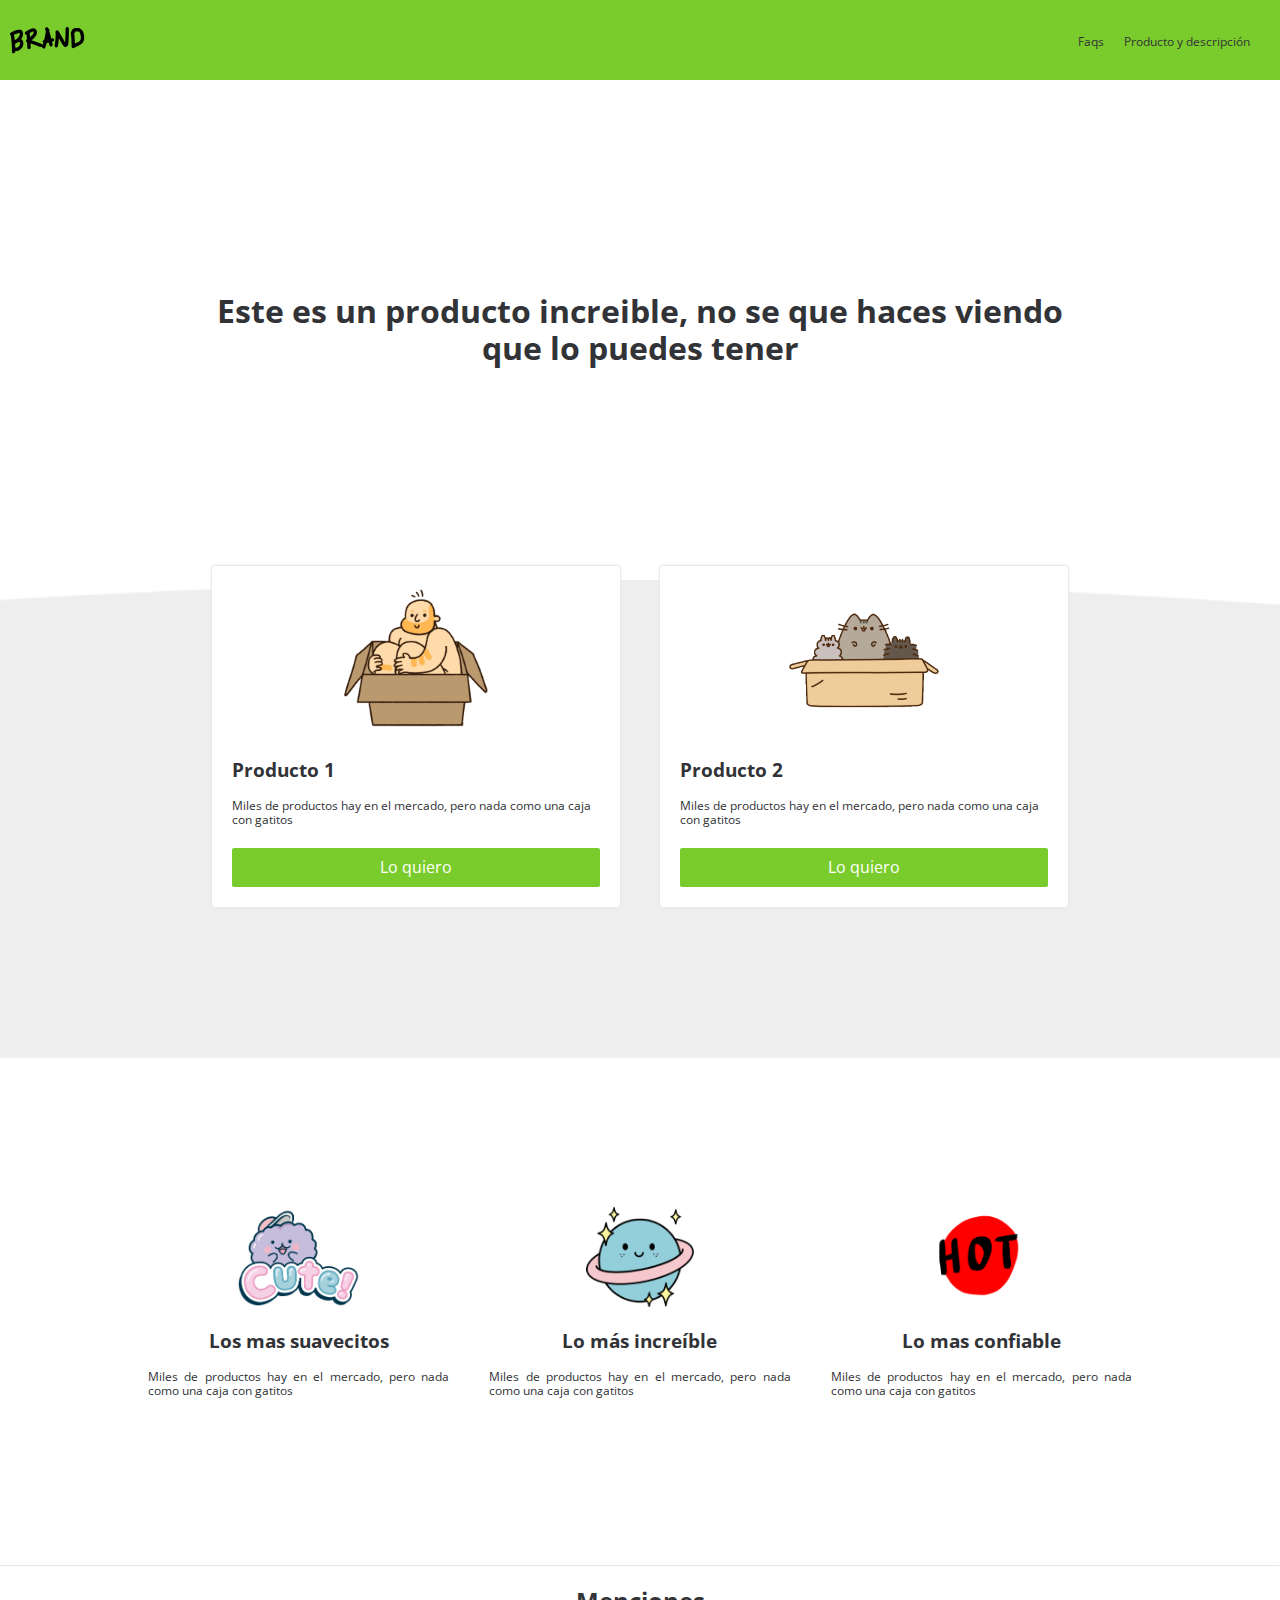
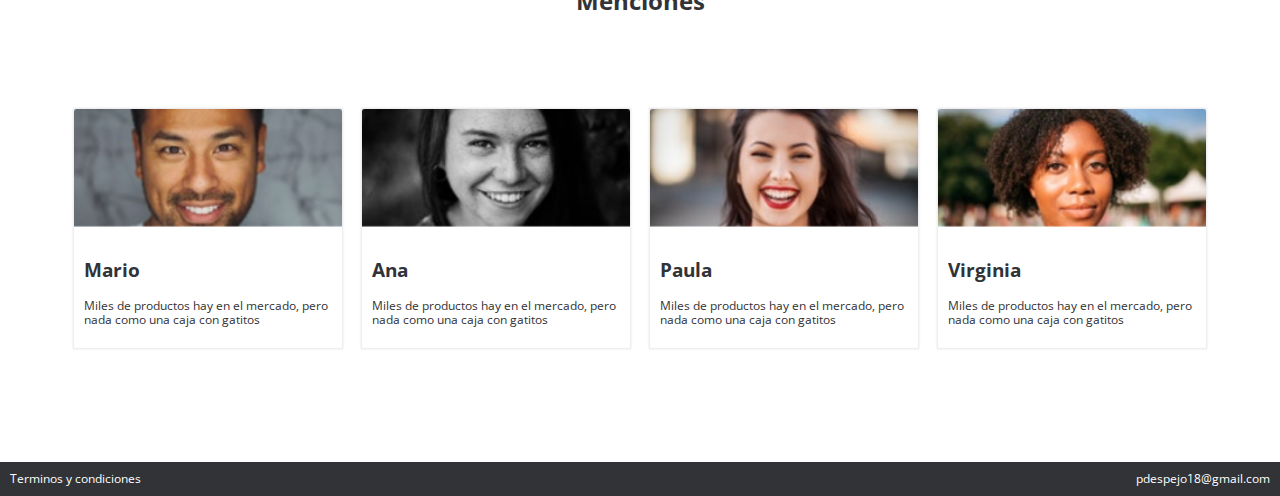
==== index.html @ 727248f3 "proyecto completo" ====
<!DOCTYPE html>
<html lang="en">
  <head>
    <meta charset="utf-8">
    <meta name="description" content="Este es un sitio de producto genial">
    <link rel="stylesheet" href="css/grid.css">
    <link rel="stylesheet" href="css/normalize.css">
    <link rel="stylesheet" href="css/estilos.css">
    <link rel="stylesheet" href="css/mobile.css">
    <link rel="stylesheet" href="css/animations.css">
    <title>BRAND📦</title>

  </head> <!-- Cierra head -->
  <body>
    <nav class="fadeInDown">
      <img src="images/logo.png" alt="">
      <ul>
        <li>
          <a href="#">Faqs</a></li>
        <li>
          <a href="producto.html">Producto y descripción</a></li>
      </ul>
    </nav>
    <h1 class="main_section fadeIn">
      Este es un producto increible, no se que haces viendo que lo puedes tener
    </h1>
    <!-- Inicio productos -->
    <div class="products fadeInUp">
      <div class="product">
        <div class="content">
          <div class="image-product">
            <img src="images/box1.png" alt="">
          </div>
          <h3>Producto 1</h3>
          <p>Miles de productos hay en el mercado, pero nada como una caja con gatitos</p>
            <a href="venta.html">
              <button class="main_btn">Lo quiero</button>
            </a>
        </div>
      </div>
      <div class="product">
        <div class="content">
          <div class="image-product">
            <img src="images/box2.png" alt="">
          </div>
          <h3>Producto 2</h3>
          <p>Miles de productos hay en el mercado, pero nada como una caja con gatitos</p>
          <a href="venta.html">
            <button class="main_btn">Lo quiero</button>
          </a>
        </div>
      </div>
    </div>
    <!-- Fin productos -->
    <!-- Inicia beneficios -->
    <div class="beneficios">
      <div class="beneficio">
        <div class="content_beneficio">
          <img src="images/b1.png" alt="">
          <h3>Los mas suavecitos</h3>
          <p class="text_beneficio">
            Miles de productos hay en el mercado, pero nada como una caja con gatitos
          </p>
        </div>
      </div>
      <div class="beneficio">
        <div class="content_beneficio">
          <img src="images/b2.png" alt="">
          <h3>Lo más increíble</h3>
          <p class="text_beneficio">
            Miles de productos hay en el mercado, pero nada como una caja con gatitos
          </p>
        </div>
      </div>
      <div class="beneficio">
        <div class="content_beneficio">
          <img src="images/b3.png" alt="">
          <h3>Lo mas confiable</h3>
          <p class="text_beneficio">
            Miles de productos hay en el mercado, pero nada como una caja con gatitos
          </p>
        </div>
      </div>
    </div>
    <!-- Fin beneficios -->
    <hr>
    <!-- Inicia menciones -->
    <h2 class="mention_title">Menciones</h2>
    <div class="mentions">
      <div class="mention">
        <div class="content_mention">
          <img src="images/p1.png" alt="">
          <div class="text">
            <h3>Mario</h3>
            <p>Miles de productos hay en el mercado, pero nada como una caja con gatitos</p>
          </div>
        </div>
      </div>
      <div class="mention">
        <div class="content_mention">
          <img src="images/p2.png" alt="">
          <div class="text">
            <h3>Ana</h3>
            <p>Miles de productos hay en el mercado, pero nada como una caja con gatitos</p>
          </div>
        </div>
      </div>
      <div class="mention">
        <div class="content_mention">
          <img src="images/p3.png" alt="">
          <div class="text">
            <h3>Paula</h3>
            <p>Miles de productos hay en el mercado, pero nada como una caja con gatitos</p>
          </div>
        </div>
      </div>
      <div class="mention">
        <div class="content_mention">
          <img src="images/p4.png" alt="">
          <div class="text">
            <h3>Virginia</h3>
            <p>Miles de productos hay en el mercado, pero nada como una caja con gatitos</p>
          </div>
        </div>
      </div>
    </div>
    <!-- Fin de menciones -->
    <!-- Inicio de footer -->
    <footer>
      <div class="option">Terminos y condiciones</div>
      <div class="option"><a href="mailto:pdespejo18@gmail.com">pdespejo18@gmail.com</a></div>
    </footer>
    <!-- Fin de Footer -->

    <!-- Script -->
    <script src="scripts/script.js"></script>
  </body> <!-- Cierra body -->
</html> <!-- Cierra html -->
---- css/grid.css ----
.container{
    max-width: 900px;
    margin: auto;
}

.row{
    display: flex;
}

.col-1{
    width: 8.3333%;
}

.col-2{
    width: 16.6666%;
}

.col-3{
    width: 24.9999%;
}

.col-4{
    width: 33.3333%;
}

.col-5{
    width: 41.6666%;
}

.col-6{
    width: 49.9999%;
}

.col-7{
    width: 58.3333%;
}

.col-8{
    width: 66.6666%;
}

.col-9{
    width: 74.9999%;
}

.col-10{
    width: 83.3333%;
}

.col-11{
    width: 91.6666%;
}

.col-12{
    width: 100%;
}

[class*="col-"]{
    padding: 10px;
}

[class*="col-"] img{
    width: 100%;
}

.no-desk{
    display: none;
  }

@media (max-width:600px) {
    .container{
      padding: 30px;
    }
    .no-mobile{
      display: none
    }
    .no-desk{
      display: initial;
    }
    .row{
      display: inline;
      padding: 10px;
    }
    [class*="col-"]{
      width: 100%;
      padding: 0px;
    }
  }
---- css/estilos.css ----
@import url('https://fonts.googleapis.com/css?family=Open+Sans:400,700');
/*------ Variables */
:root{
  /*------ Colores */
  --green-color: #7ACC2D;
  --black-color: #313337;
  --white-color: white;
  /*------ Tipografía */
  --normal:12px;
  /*------ Espaciado */
  --space:10px;
  --space-2:20px;
  /*------ Box shadow*/
  --box:0px 0 2px 1px #e6e5e9;
}

/* -------------------------------------------  */
html, body{
  margin:0;
  padding: 0;
  font-family: 'Open Sans', sans-serif;
  color: var(--black-color);
}

p, label{
  font-size: var(--normal);
}

nav{
  display: flex;
  justify-content: space-between;
  align-items: center;
  padding: var(--space);
  min-height: 60px;
  background-color: var(--green-color);
}

nav a{
  text-decoration: none;
  color: var(--black-color);
  font-size: var(--normal);
}

nav a:hover{
  color: var(--white-color);
}

nav ul {
  display: flex;
}

nav ul li{
  padding-right: 20px;
  list-style: none;
}

hr{
  opacity: .2;
}

/* ------------------------------------------- MAIN SECTION */

.main_section{
  text-align: center;
  padding: 15%;
}

/* -------------------------------------------  PRODUCTOS */

.products{
  background-image: url("../images/curve.png");
  padding: 15%;
  background-position: center top;
  background-repeat: no-repeat;
  display: flex;
  height: 95px;
  background-size: cover;

}

.product{
  padding: 20px;
  margin-top: -226px;
}

.image-product{
  text-align: center;
}

.content{
  padding: 20px;
  background: var(--white-color);
  border-radius: 3px;
  box-shadow: 0px 0 2px 1px #e6e5e9;
}

.main_btn{
  padding: var(--space);
  background-color: var(--green-color);
  width: 100%;
  border: 0px;
  border-radius: 2px;
  cursor: pointer;
  color: var(--white-color);
}
.main_btn:hover{
  background-color: #63a426;
}

/* Beneficios */
.beneficios{
  padding: 10%;
  display: flex;
}

.beneficio{
  text-align: center;
  padding: 20px;
}

.beneficio img{
  max-height: 100px
}

.text_beneficio{
  text-align: justify;
}

/* Mentions */
.mentions{
  display: flex;
  padding: 5%;
}
.mention img{
  width: 100%;
}
h2.mention_title{
  text-align: center;
}
.mention{
  padding: var(--space);
}
.content_mention{
  box-shadow: 0px 0 2px 1px #e6e5e9;
}
.mention .text{
  padding: var(--space);
}
/* ------------------------------------------- Venta */

.modulo_pago{
background-color:var(--white-color);
box-shadow: var(--box);
padding:var(--space);
}

.modulo_pago_images{
  max-width: 150px;
  text-align: center;
  width: 100%;
  margin:auto;
}

.data{
  margin-top: var(--space);
  width: 100%;
  height: 30px;
  border-radius: 2px;
  border: 1px solid black;
  box-sizing: border-box;
}

.main_btn{
  margin-top: var(--space);
}

.main_btn a{
  text-decoration: none;
  color: var(--white-color);
}

/* ------------------------------------------- Footer */
footer{
  display: flex;
  justify-content: space-between;
  font-size: var(--normal);
  background-color: var(--black-color);
  padding: var(--space);
  color: var(--white-color);
  margin-top: 3.1%;
}

footer a{
  color: var(--white-color);
  text-decoration: none;
}
---- css/mobile.css ----
@media (max-width: 600px) {

  .products{
    display: inherit;
    height: auto;
  }
  .product{
    margin-top: auto;
  }
  .main_section{
    padding: 4%;
  }
  .beneficios, .mentions{
    display: inherit;
  }


}
---- css/animations.css ----
.fadeIn{
    -webkit-animation-duration: 4s;
    animation-duration: 4s;
    animation-fill-mode: both;
    -webkit-animation-fill-mode: both;
    -webkit-animation-name: fadeIn;
    animation-name: fadeIn;
  }
  
  @keyframes fadeIn {
    from{
      opacity: 0;
    }
    to{
      opacity: 1;
    }
  }
  
  .fadeInDown{
    -webkit-animation-duration: 1s;
    animation-duration: 1s;
    animation-fill-mode: both;
    -webkit-animation-fill-mode: both;
    -webkit-animation-name: fadeInDown;
    animation-name: fadeInDown;
  }
  
  @keyframes fadeInDown {
    from{
      opacity: 0;
      -webkit-transform: translate3d(0,-100%,0);
      transform: translate3d(0,-100%,0);
    }
    to{
      opacity: 1;
      -webkit-transform: translate3d(0,0,0);
      transform: translate3d(0,0,0);
    }
  }
  
  .fadeInUp{
    -webkit-animation-duration: 1s;
    animation-duration: 1s;
    animation-fill-mode: both;
    -webkit-animation-fill-mode: both;
    -webkit-animation-name: fadeInUp;
    animation-name: fadeInUp;
  }
  
  @keyframes fadeInUp {
    from{
      opacity: 0;
      -webkit-transform: translate3d(0,100%,0);
      transform: translate3d(0,100%,0);
    }
    to{
      opacity: 1;
      -webkit-transform: translate3d(0,0,0);
      transform: translate3d(0,0,0);
    }
  }
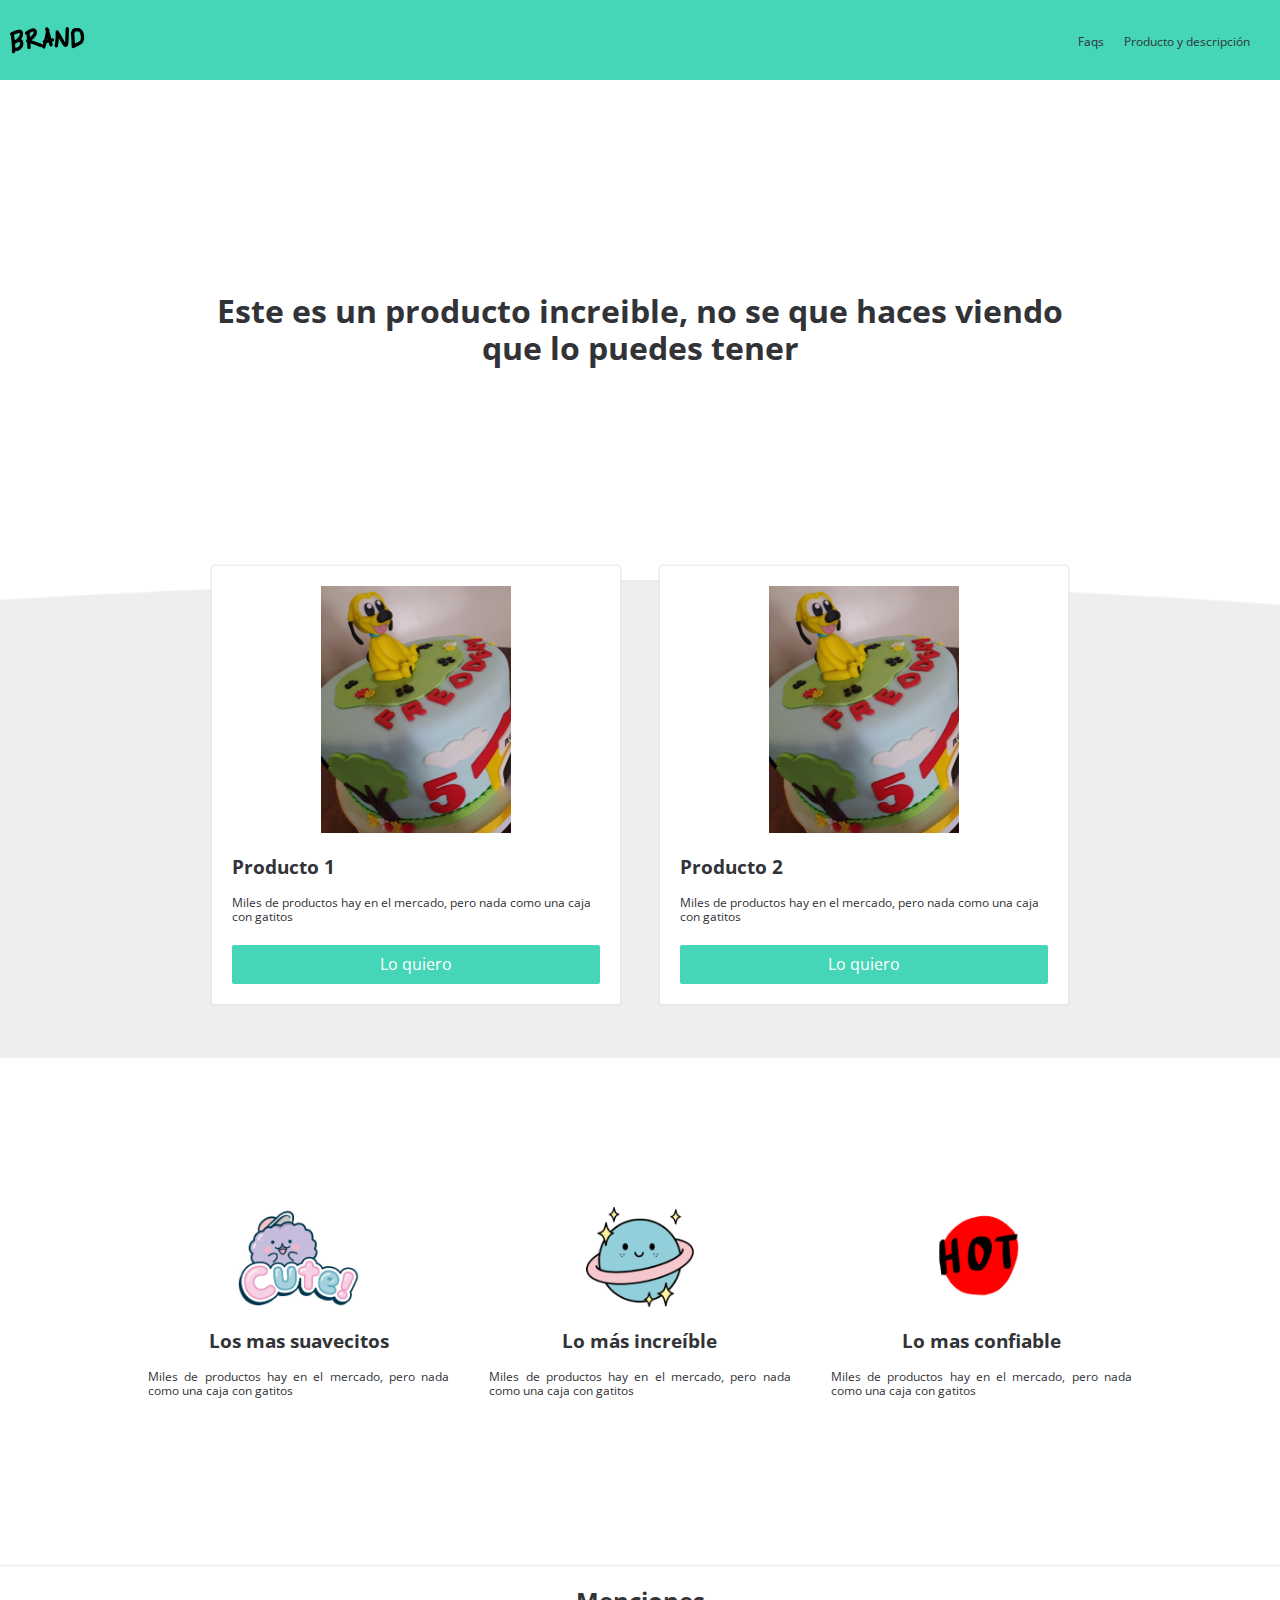
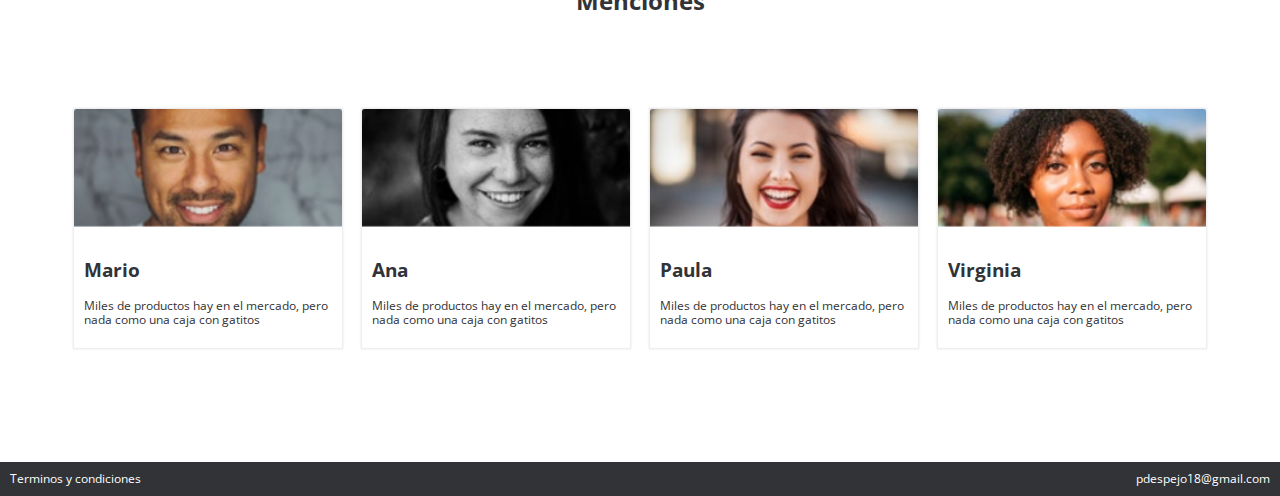
==== commit 97712978: "added cake pictures" ====
--- a/index.html
+++ b/index.html
@@ -8,7 +8,7 @@
     <link rel="stylesheet" href="css/estilos.css">
     <link rel="stylesheet" href="css/mobile.css">
     <link rel="stylesheet" href="css/animations.css">
-    <title>BRAND📦</title>
+    <title>Heaven Cake | Store</title>
 
   </head> <!-- Cierra head -->
   <body>
@@ -29,7 +29,7 @@
       <div class="product">
         <div class="content">
           <div class="image-product">
-            <img src="images/box1.png" alt="">
+            <img class="tortas" src="images/torta.jpg" alt="torta">
           </div>
           <h3>Producto 1</h3>
           <p>Miles de productos hay en el mercado, pero nada como una caja con gatitos</p>
@@ -41,7 +41,7 @@
       <div class="product">
         <div class="content">
           <div class="image-product">
-            <img src="images/box2.png" alt="">
+            <img  class="tortas" src="images/torta.jpg" alt="torta">
           </div>
           <h3>Producto 2</h3>
           <p>Miles de productos hay en el mercado, pero nada como una caja con gatitos</p>
--- a/css/estilos.css
+++ b/css/estilos.css
@@ -2,7 +2,7 @@
 /*------ Variables */
 :root{
   /*------ Colores */
-  --green-color: #7ACC2D;
+  --green-color: #45d6b7;
   --black-color: #313337;
   --white-color: white;
   /*------ Tipografía */
@@ -43,6 +43,7 @@
 
 nav a:hover{
   color: var(--white-color);
+  font-weight: bolder;
 }
 
 nav ul {
@@ -104,7 +105,7 @@
   color: var(--white-color);
 }
 .main_btn:hover{
-  background-color: #63a426;
+  background-color:var(--green-color);
 }
 
 /* Beneficios */
@@ -124,6 +125,11 @@
 
 .text_beneficio{
   text-align: justify;
+}
+
+.tortas{
+  height: 247px;
+  width: 190px;
 }
 
 /* Mentions */
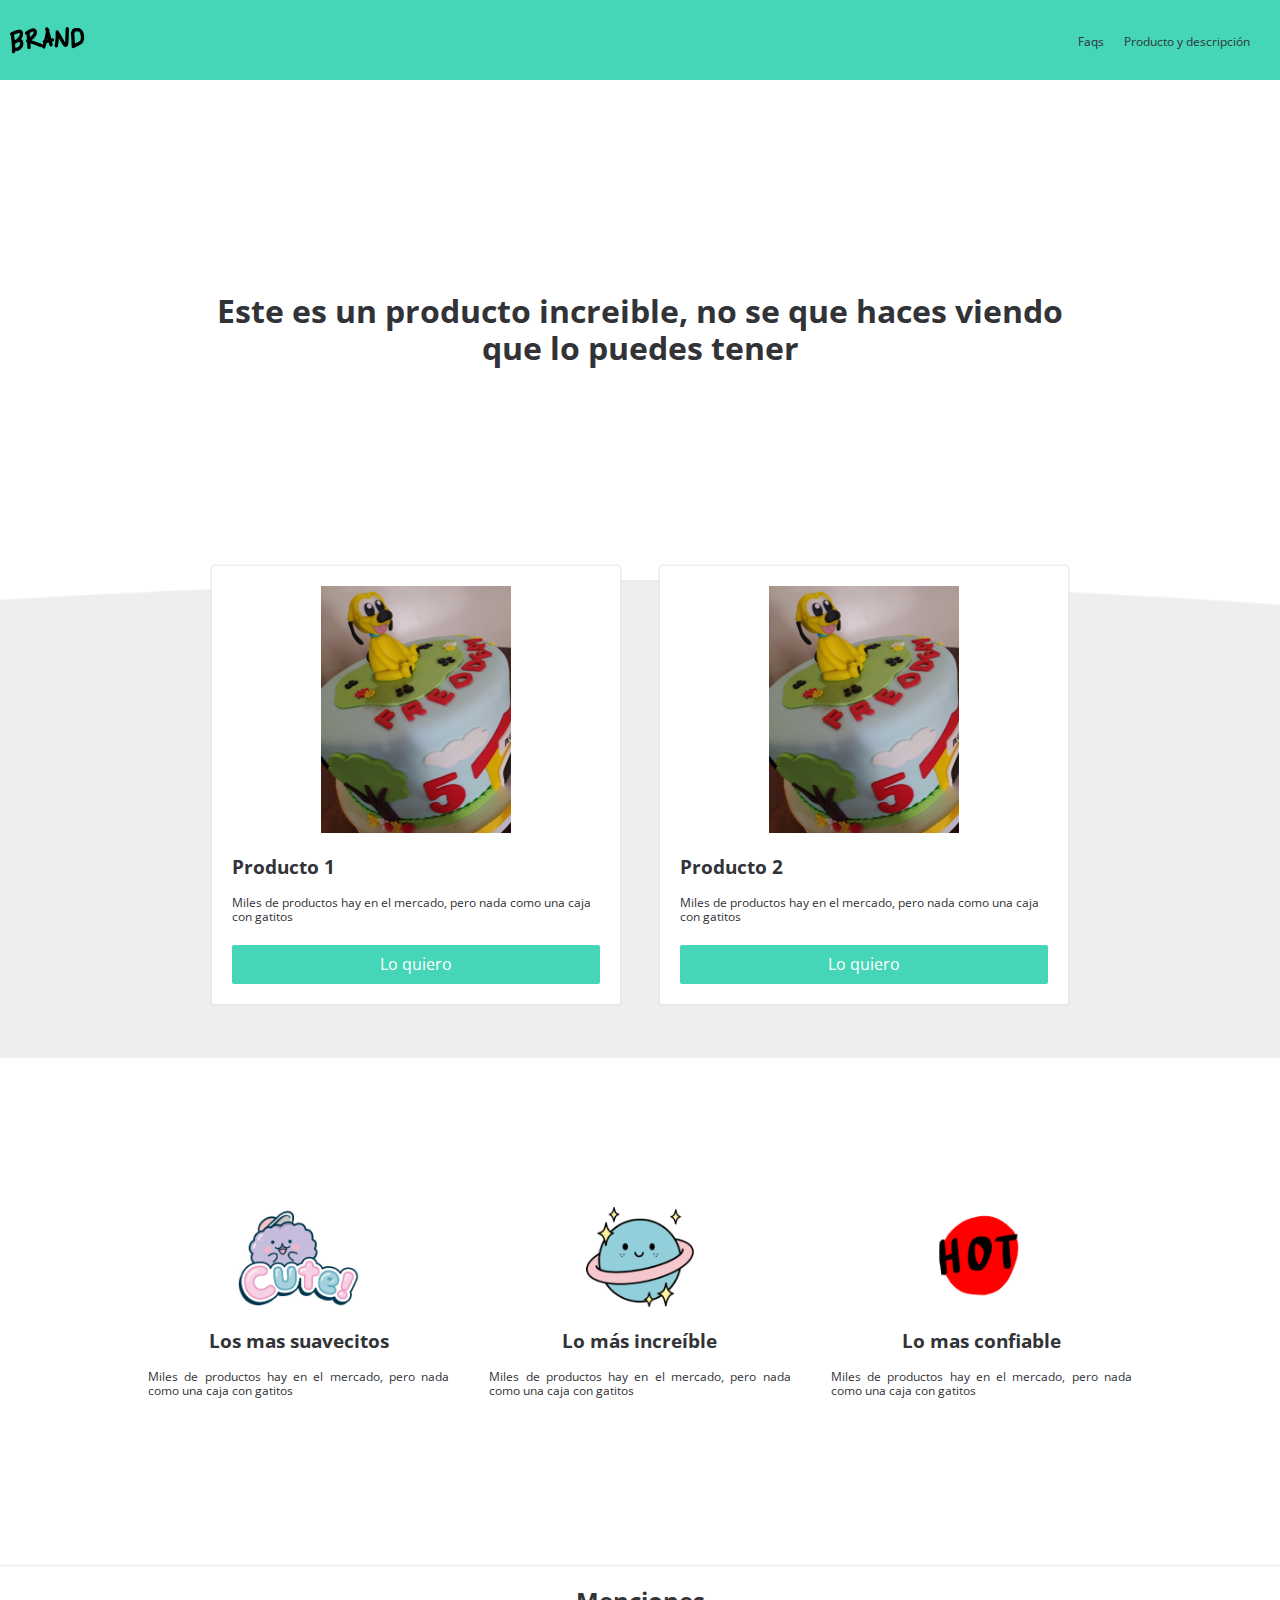
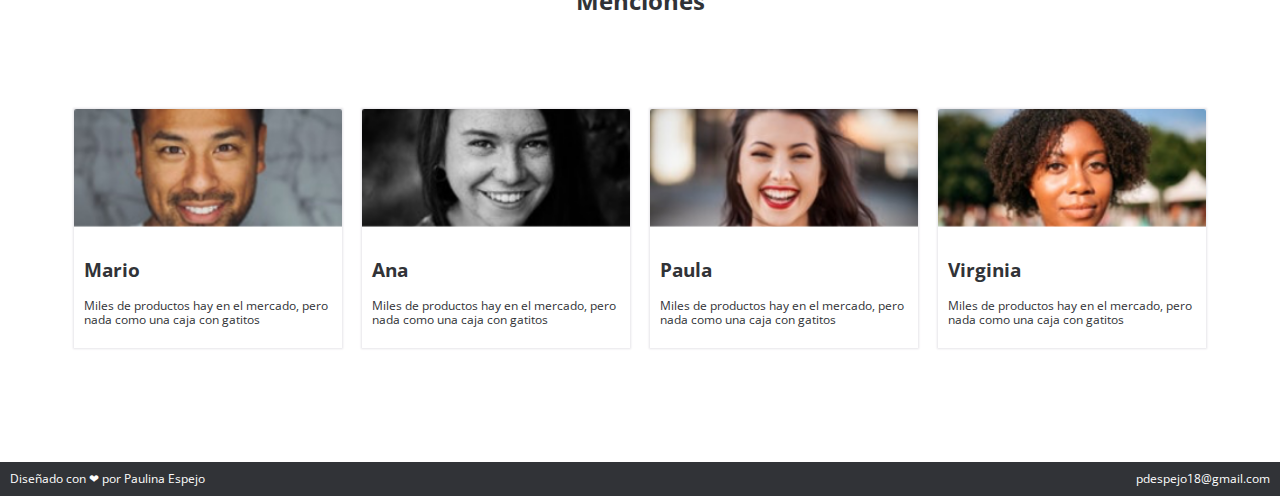
==== commit 4233eadf: "message on the footer added" ====
--- a/index.html
+++ b/index.html
@@ -127,7 +127,7 @@
     <!-- Fin de menciones -->
     <!-- Inicio de footer -->
     <footer>
-      <div class="option">Terminos y condiciones</div>
+      <div class="option">Diseñado con ❤ por Paulina Espejo</div>
       <div class="option"><a href="mailto:pdespejo18@gmail.com">pdespejo18@gmail.com</a></div>
     </footer>
     <!-- Fin de Footer -->
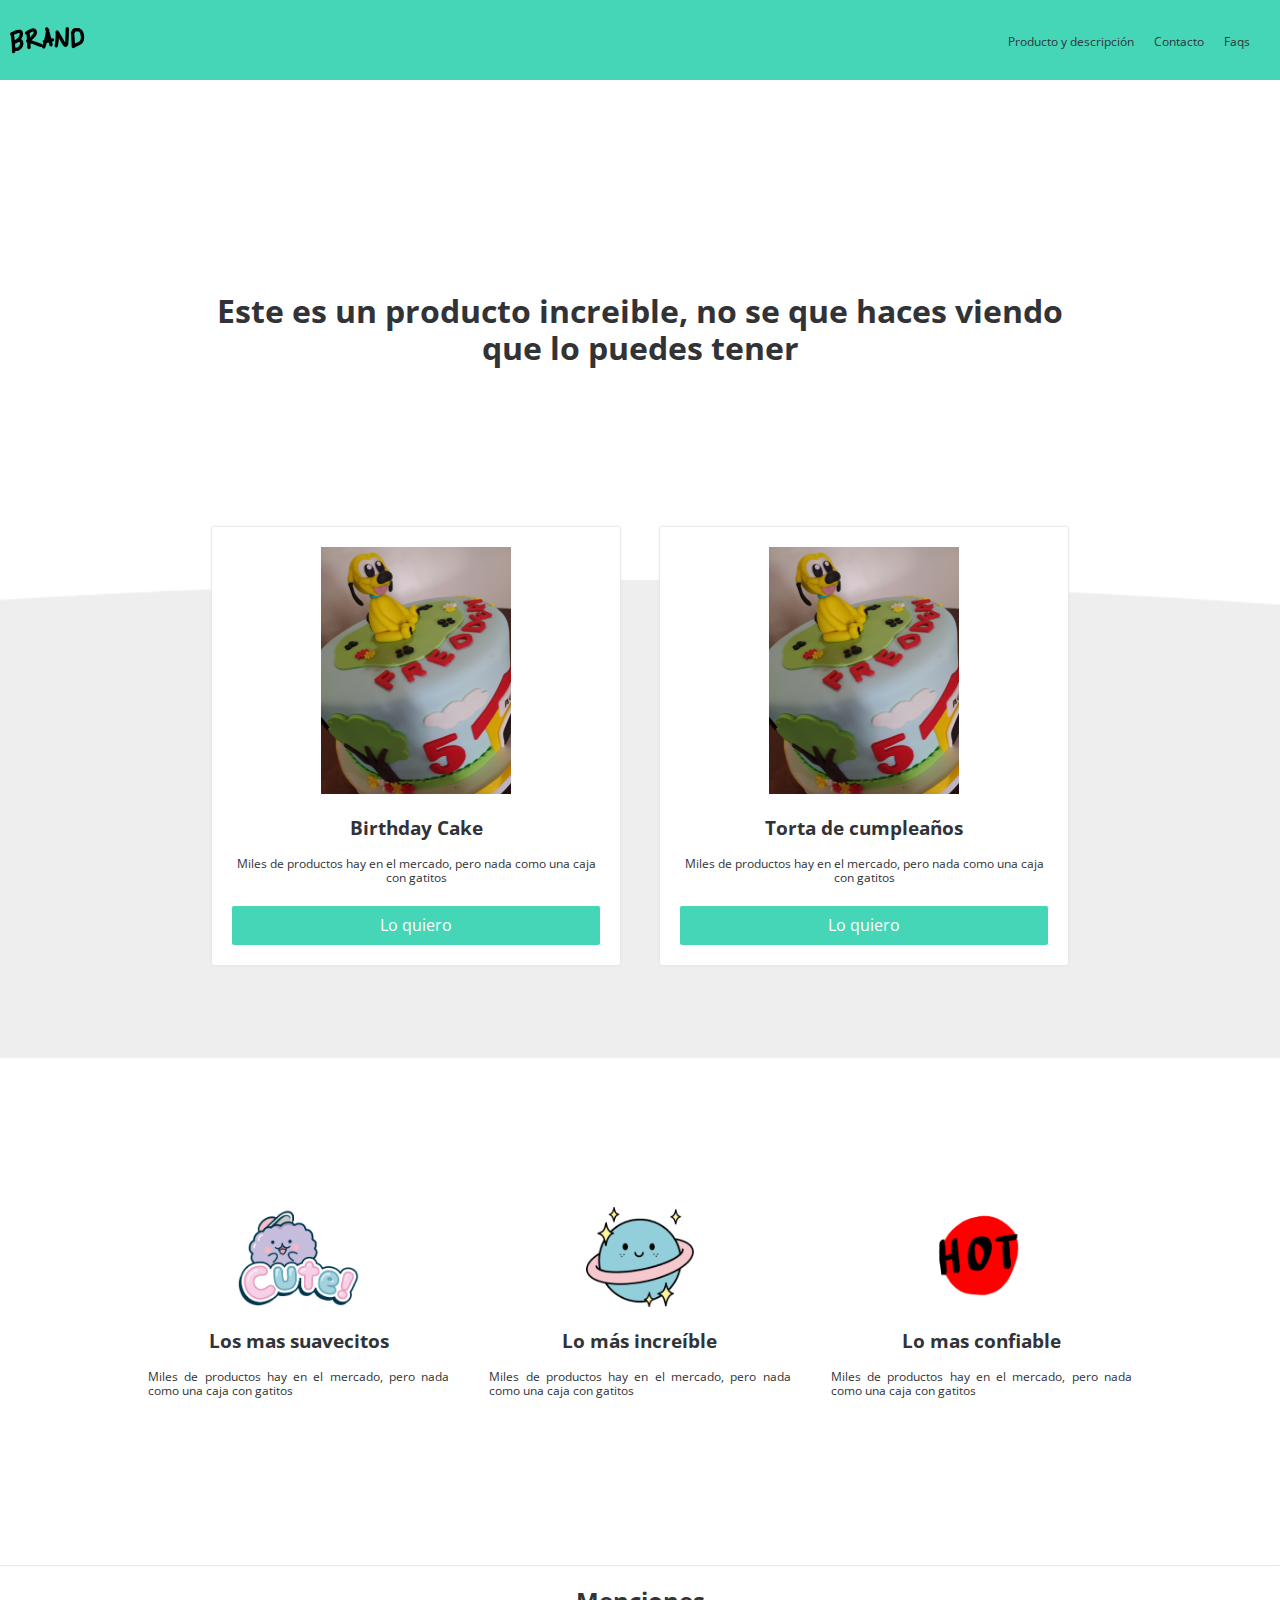
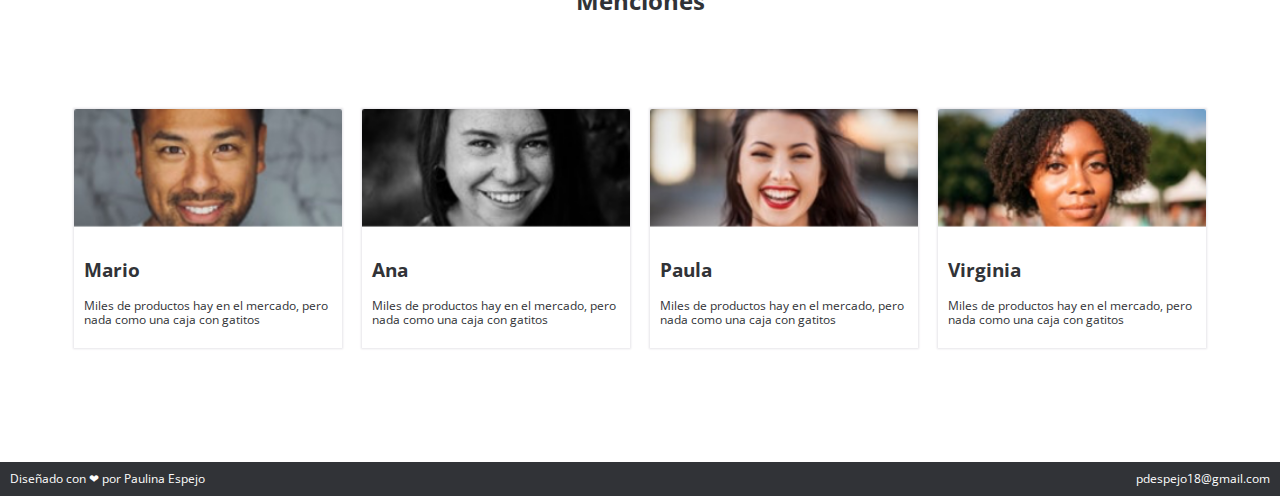
==== commit 90f2c145: "principal product styles changes" ====
--- a/index.html
+++ b/index.html
@@ -16,9 +16,14 @@
       <img src="images/logo.png" alt="">
       <ul>
         <li>
-          <a href="#">Faqs</a></li>
+          <a href="producto.html">Producto y descripción</a>
+        </li>
         <li>
-          <a href="producto.html">Producto y descripción</a></li>
+          <a href="">Contacto</a>
+        </li>
+        <li>
+        <a href="">Faqs</a>
+      </li>
       </ul>
     </nav>
     <h1 class="main_section fadeIn">
@@ -31,7 +36,7 @@
           <div class="image-product">
             <img class="tortas" src="images/torta.jpg" alt="torta">
           </div>
-          <h3>Producto 1</h3>
+          <h3>Birthday Cake</h3>
           <p>Miles de productos hay en el mercado, pero nada como una caja con gatitos</p>
             <a href="venta.html">
               <button class="main_btn">Lo quiero</button>
@@ -43,7 +48,7 @@
           <div class="image-product">
             <img  class="tortas" src="images/torta.jpg" alt="torta">
           </div>
-          <h3>Producto 2</h3>
+          <h3>Torta de cumpleaños</h3>
           <p>Miles de productos hay en el mercado, pero nada como una caja con gatitos</p>
           <a href="venta.html">
             <button class="main_btn">Lo quiero</button>
--- a/css/estilos.css
+++ b/css/estilos.css
@@ -81,7 +81,7 @@
 
 .product{
   padding: 20px;
-  margin-top: -226px;
+  margin-top: -265px;
 }
 
 .image-product{
@@ -93,6 +93,7 @@
   background: var(--white-color);
   border-radius: 3px;
   box-shadow: 0px 0 2px 1px #e6e5e9;
+  text-align: center;
 }
 
 .main_btn{
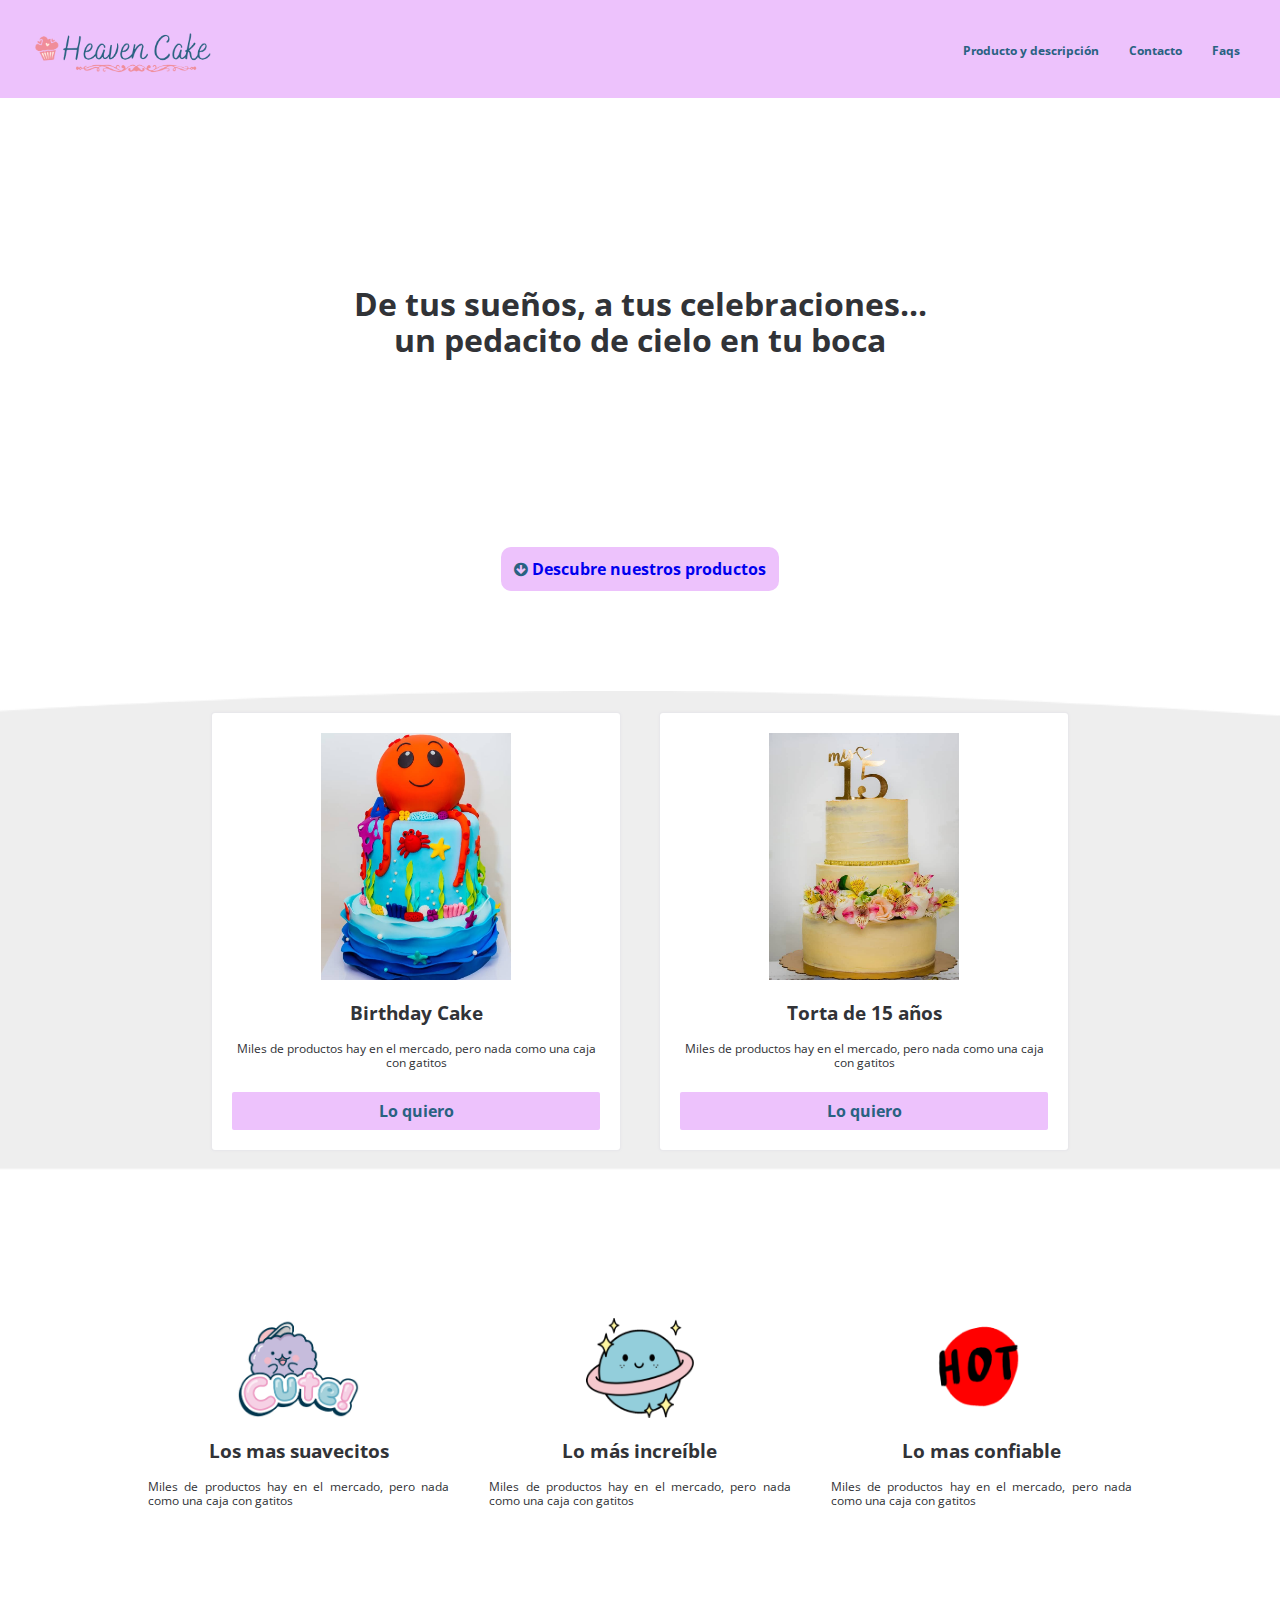
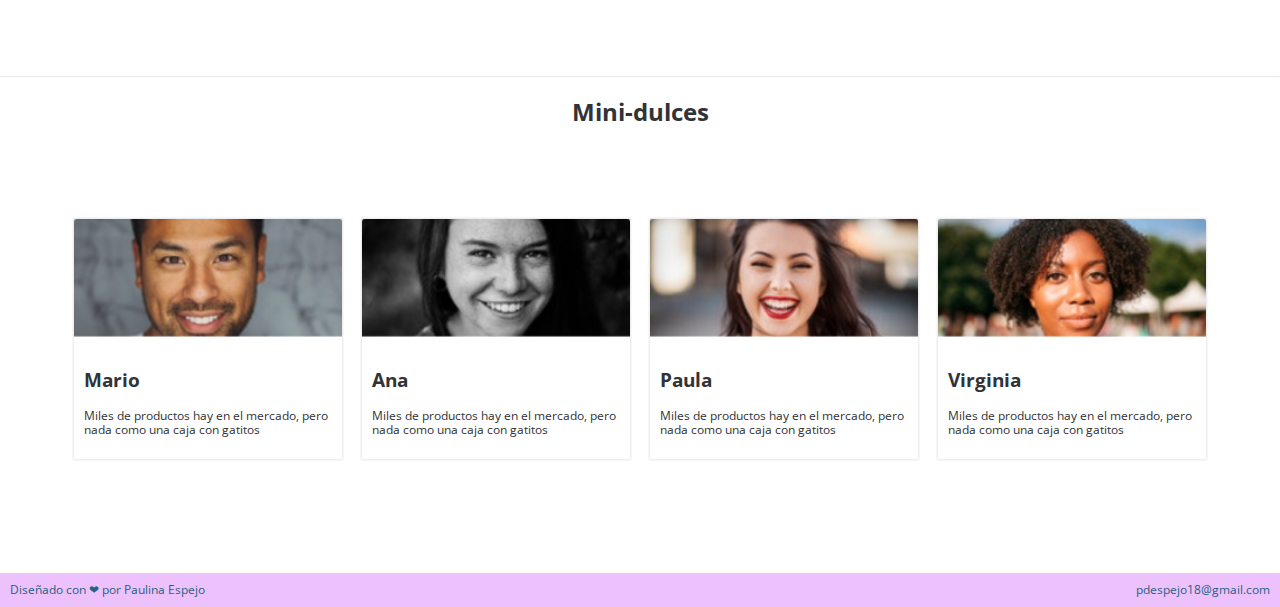
==== commit 169089db: "button added, colors changed, img uploaded" ====
--- a/index.html
+++ b/index.html
@@ -8,6 +8,7 @@
     <link rel="stylesheet" href="css/estilos.css">
     <link rel="stylesheet" href="css/mobile.css">
     <link rel="stylesheet" href="css/animations.css">
+    <link rel="stylesheet" href="https://cdnjs.cloudflare.com/ajax/libs/font-awesome/4.7.0/css/font-awesome.min.css">
     <title>Heaven Cake | Store</title>
 
   </head> <!-- Cierra head -->
@@ -27,14 +28,20 @@
       </ul>
     </nav>
     <h1 class="main_section fadeIn">
-      Este es un producto increible, no se que haces viendo que lo puedes tener
+      De tus sueños, a tus celebraciones... <br>
+      un pedacito de cielo en tu boca
     </h1>
+    <div style="text-align: center;">
+      <button class="inicial"><i class="fa fa-arrow-circle-down" aria-hidden="true"></i> 
+        <a href="#contenido"> Descubre nuestros productos </a>
+      </button>
+    </div>
     <!-- Inicio productos -->
-    <div class="products fadeInUp">
-      <div class="product">
+    <div class="products fadeInUp contenido" id="contenido" >
+      <div class="product"  >
         <div class="content">
           <div class="image-product">
-            <img class="tortas" src="images/torta.jpg" alt="torta">
+            <img class="tortas" src="images/pulpo.jpg" alt="torta">
           </div>
           <h3>Birthday Cake</h3>
           <p>Miles de productos hay en el mercado, pero nada como una caja con gatitos</p>
@@ -46,9 +53,9 @@
       <div class="product">
         <div class="content">
           <div class="image-product">
-            <img  class="tortas" src="images/torta.jpg" alt="torta">
+            <img  class="tortas" src="images/quince.jpg" alt="torta">
           </div>
-          <h3>Torta de cumpleaños</h3>
+          <h3>Torta de 15 años</h3>
           <p>Miles de productos hay en el mercado, pero nada como una caja con gatitos</p>
           <a href="venta.html">
             <button class="main_btn">Lo quiero</button>
@@ -90,7 +97,7 @@
     <!-- Fin beneficios -->
     <hr>
     <!-- Inicia menciones -->
-    <h2 class="mention_title">Menciones</h2>
+    <h2 class="mention_title">Mini-dulces</h2>
     <div class="mentions">
       <div class="mention">
         <div class="content_mention">
--- a/css/estilos.css
+++ b/css/estilos.css
@@ -2,9 +2,9 @@
 /*------ Variables */
 :root{
   /*------ Colores */
-  --green-color: #45d6b7;
+  --main-color: #edc2fc;
   --black-color: #313337;
-  --white-color: white;
+  --white-color: #296181;
   /*------ Tipografía */
   --normal:12px;
   /*------ Espaciado */
@@ -32,18 +32,24 @@
   align-items: center;
   padding: var(--space);
   min-height: 60px;
-  background-color: var(--green-color);
+  background-color: var(--main-color);
+}
+
+nav img{
+  width: 20%;
+  height: 20%;
 }
 
 nav a{
   text-decoration: none;
-  color: var(--black-color);
+  color: var(--white-color);
   font-size: var(--normal);
+  font-weight: bold;
 }
 
 nav a:hover{
-  color: var(--white-color);
   font-weight: bolder;
+  text-decoration: underline;
 }
 
 nav ul {
@@ -51,7 +57,7 @@
 }
 
 nav ul li{
-  padding-right: 20px;
+  padding-right: 30px;
   list-style: none;
 }
 
@@ -63,10 +69,29 @@
 
 .main_section{
   text-align: center;
-  padding: 15%;
+  padding: 13%;
+}
+
+.inicial{
+  padding: var(--space);
+  background-color: var(--main-color);
+  border: 0px;
+  border-radius: 10px;
+  cursor: pointer;
+  color: var(--white-color);
+  font-weight: bold;
+  padding: 1%;
+}
+
+.inicial a{
+  text-decoration: none;
 }
 
 /* -------------------------------------------  PRODUCTOS */
+
+.contenido{
+  margin-top: 100px;
+}
 
 .products{
   background-image: url("../images/curve.png");
@@ -76,12 +101,11 @@
   display: flex;
   height: 95px;
   background-size: cover;
-
 }
 
 .product{
   padding: 20px;
-  margin-top: -265px;
+  margin-top: -190px;
 }
 
 .image-product{
@@ -90,7 +114,7 @@
 
 .content{
   padding: 20px;
-  background: var(--white-color);
+  background: white;
   border-radius: 3px;
   box-shadow: 0px 0 2px 1px #e6e5e9;
   text-align: center;
@@ -98,15 +122,16 @@
 
 .main_btn{
   padding: var(--space);
-  background-color: var(--green-color);
+  background-color: var(--main-color);
   width: 100%;
   border: 0px;
   border-radius: 2px;
   cursor: pointer;
   color: var(--white-color);
+  font-weight: bold;
 }
 .main_btn:hover{
-  background-color:var(--green-color);
+  text-decoration: underline;
 }
 
 /* Beneficios */
@@ -156,7 +181,7 @@
 /* ------------------------------------------- Venta */
 
 .modulo_pago{
-background-color:var(--white-color);
+background-color:white;
 box-shadow: var(--box);
 padding:var(--space);
 }
@@ -191,7 +216,7 @@
   display: flex;
   justify-content: space-between;
   font-size: var(--normal);
-  background-color: var(--black-color);
+  background-color: var(--main-color);
   padding: var(--space);
   color: var(--white-color);
   margin-top: 3.1%;
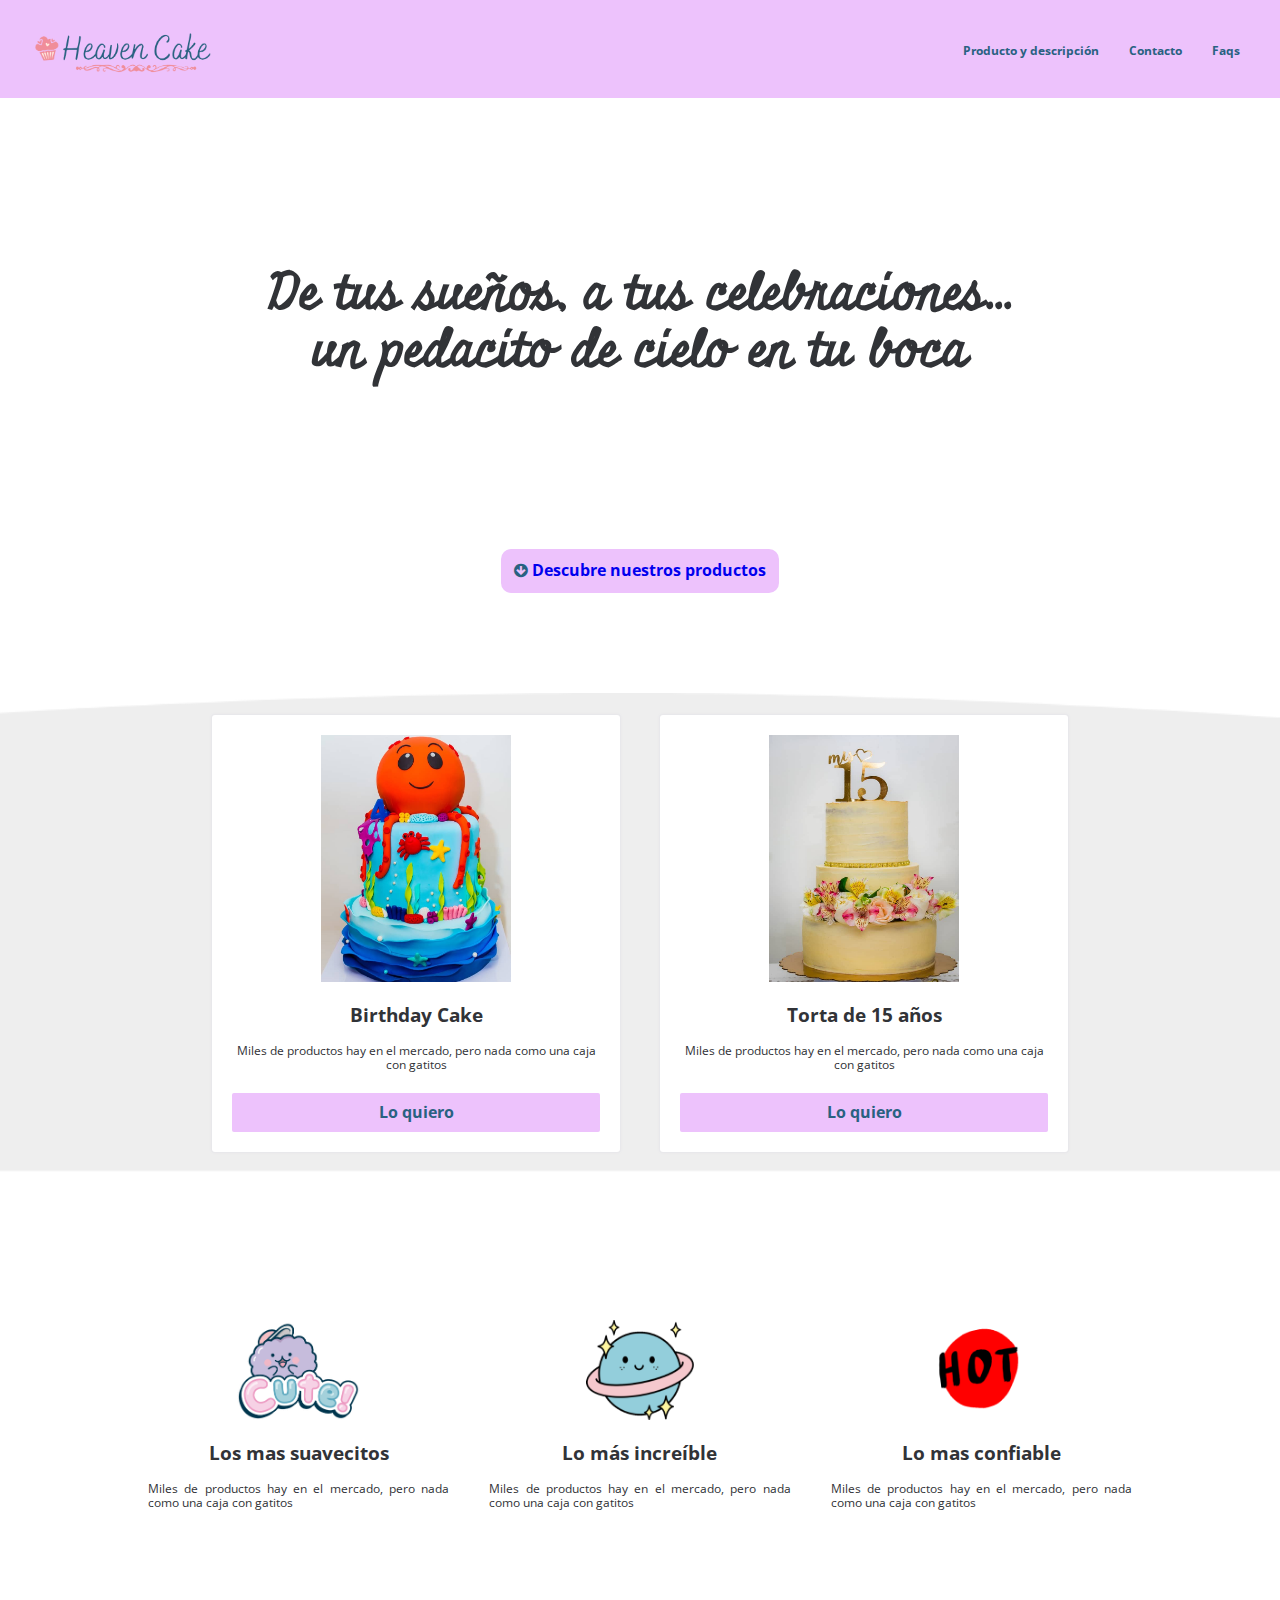
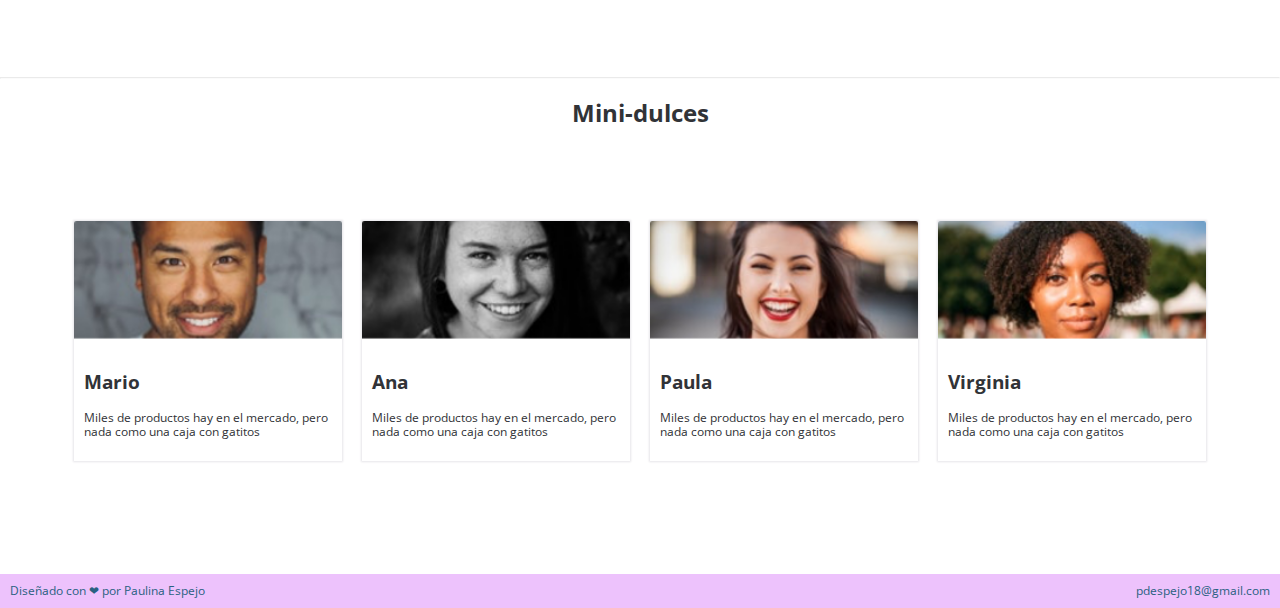
==== commit f8181c01: "font family changed" ====
--- a/index.html
+++ b/index.html
@@ -9,6 +9,8 @@
     <link rel="stylesheet" href="css/mobile.css">
     <link rel="stylesheet" href="css/animations.css">
     <link rel="stylesheet" href="https://cdnjs.cloudflare.com/ajax/libs/font-awesome/4.7.0/css/font-awesome.min.css">
+    <link rel="preconnect" href="https://fonts.gstatic.com">
+    <link href="https://fonts.googleapis.com/css2?family=Miniver&display=swap" rel="stylesheet">
     <title>Heaven Cake | Store</title>
 
   </head> <!-- Cierra head -->
--- a/css/estilos.css
+++ b/css/estilos.css
@@ -69,7 +69,9 @@
 
 .main_section{
   text-align: center;
-  padding: 13%;
+  padding: 10.5%;
+  font-family: 'Miniver', cursive;
+  font-size: 50px;
 }
 
 .inicial{
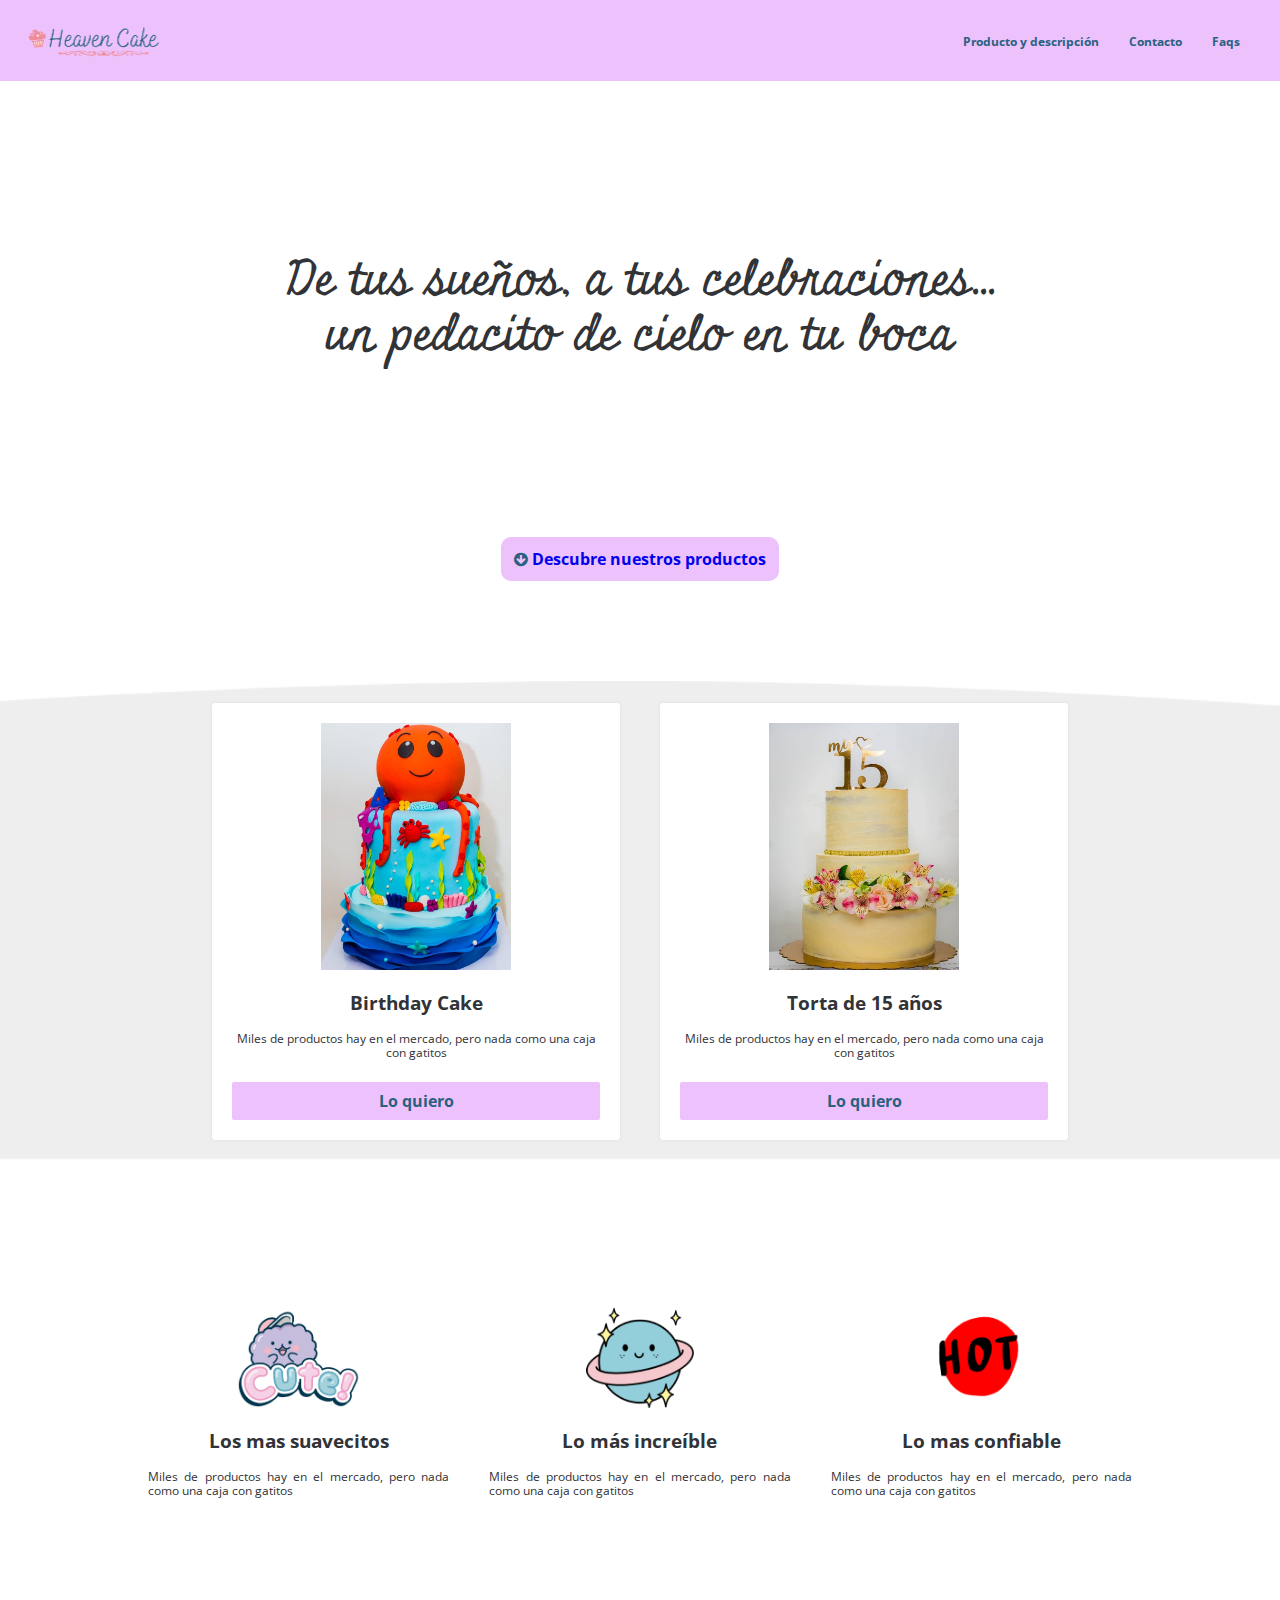
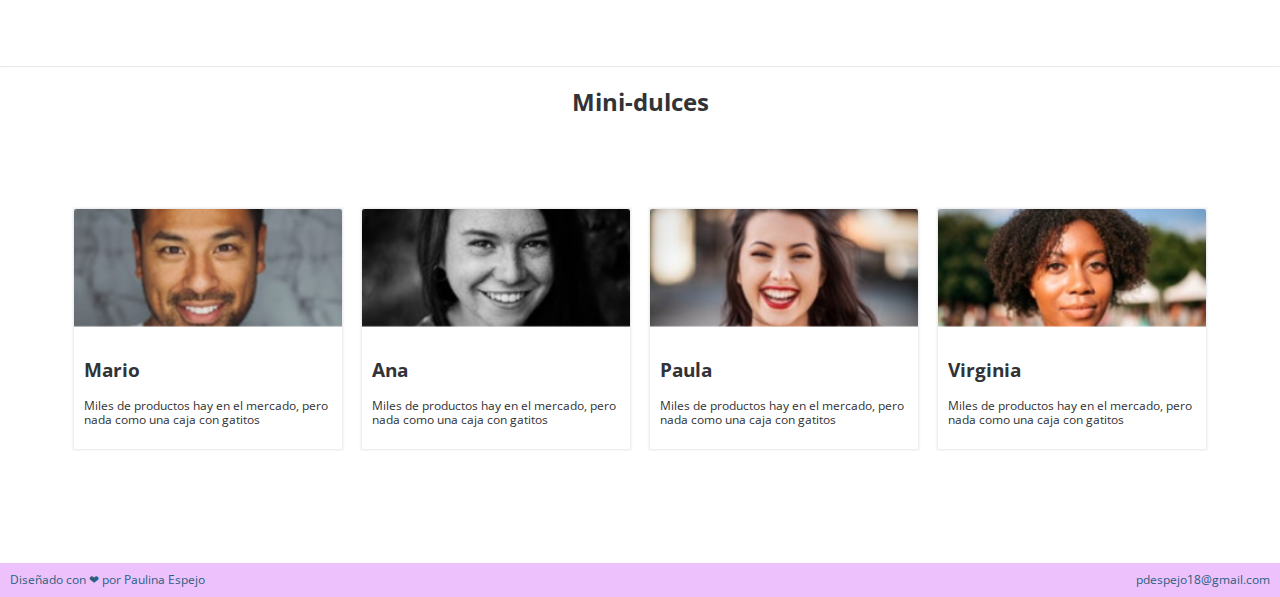
==== commit 316319cd: "links and routes fixed, addes contact and faqs" ====
--- a/index.html
+++ b/index.html
@@ -16,16 +16,18 @@
   </head> <!-- Cierra head -->
   <body>
     <nav class="fadeInDown">
-      <img src="images/logo.png" alt="">
+      <a href="">
+      <img src="images/logo.png" alt="logo">
+      </a>
       <ul>
         <li>
           <a href="producto.html">Producto y descripción</a>
         </li>
         <li>
-          <a href="">Contacto</a>
+          <a href="contacto.html">Contacto</a>
         </li>
         <li>
-        <a href="">Faqs</a>
+        <a href="faqs.html">Faqs</a>
       </li>
       </ul>
     </nav>
--- a/css/estilos.css
+++ b/css/estilos.css
@@ -36,8 +36,8 @@
 }
 
 nav img{
-  width: 20%;
-  height: 20%;
+  width: 187px;
+  height: 58px;
 }
 
 nav a{
@@ -45,6 +45,10 @@
   color: var(--white-color);
   font-size: var(--normal);
   font-weight: bold;
+}
+
+nav li a{
+  width: 150px;
 }
 
 nav a:hover{
@@ -69,9 +73,10 @@
 
 .main_section{
   text-align: center;
-  padding: 10.5%;
+  padding: 11%;
   font-family: 'Miniver', cursive;
-  font-size: 50px;
+  font-size: 48px;
+  font-weight: lighter;
 }
 
 .inicial{
@@ -83,6 +88,10 @@
   color: var(--white-color);
   font-weight: bold;
   padding: 1%;
+}
+
+.inicial:hover{
+  text-decoration: underline;
 }
 
 .inicial a{
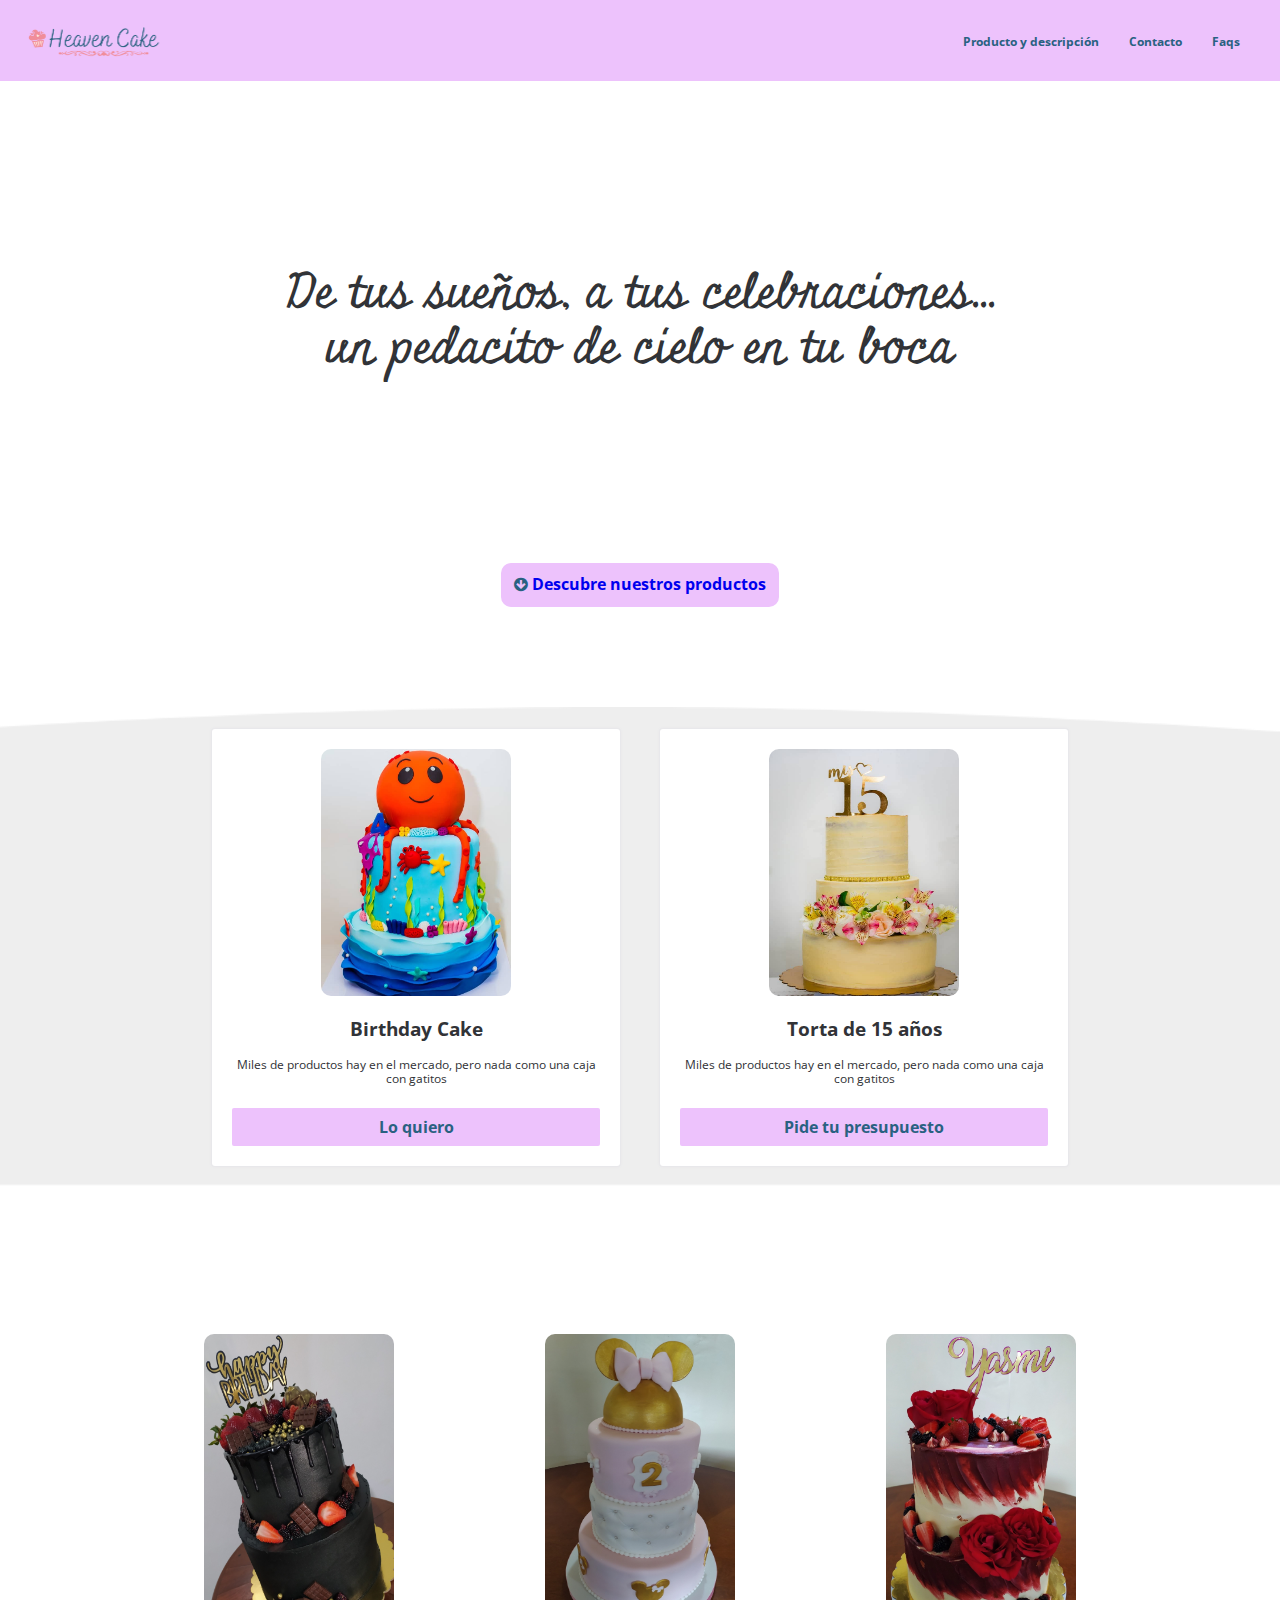
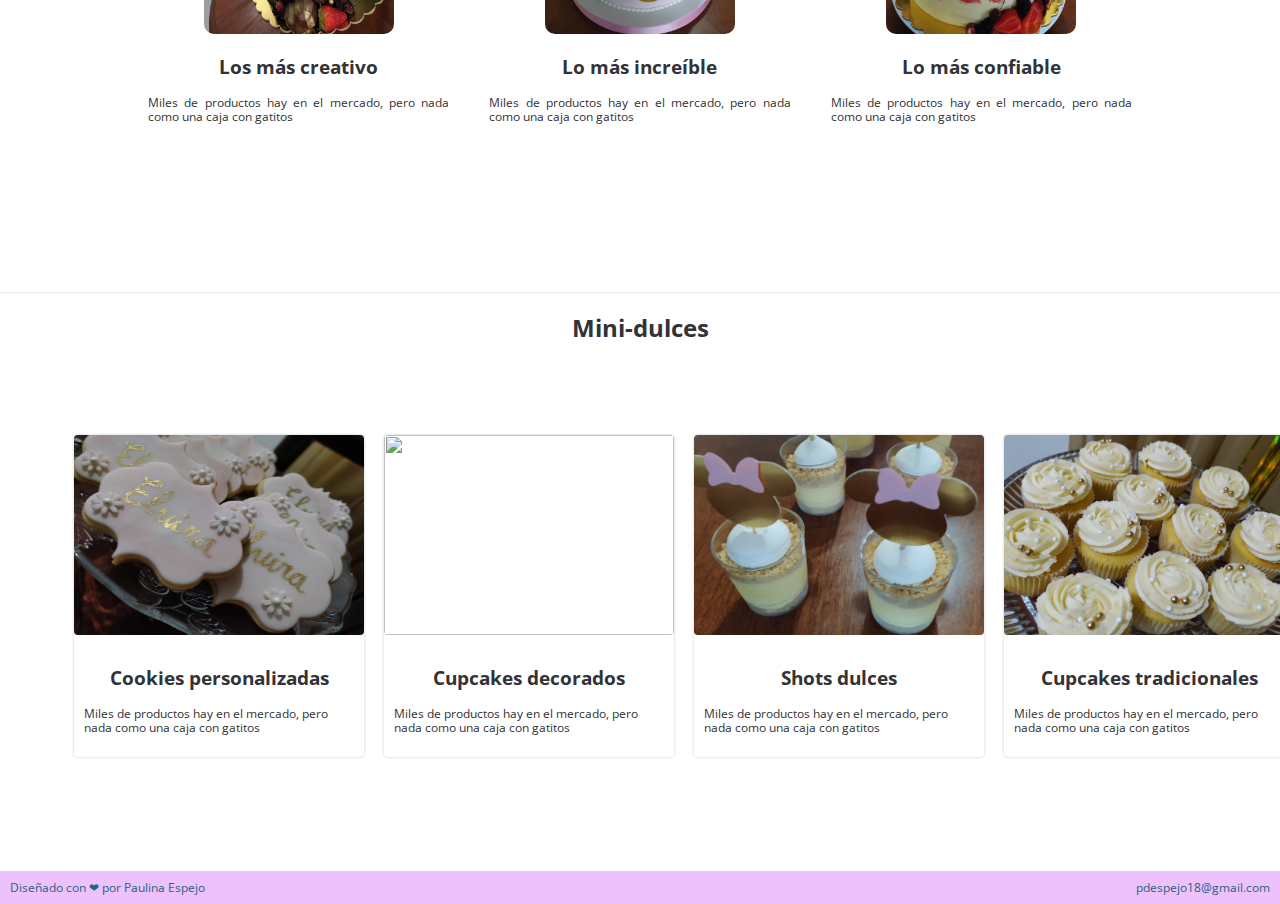
==== commit 13828a31: "images added with styles" ====
--- a/index.html
+++ b/index.html
@@ -61,8 +61,8 @@
           </div>
           <h3>Torta de 15 años</h3>
           <p>Miles de productos hay en el mercado, pero nada como una caja con gatitos</p>
-          <a href="venta.html">
-            <button class="main_btn">Lo quiero</button>
+          <a href="https://wa.me/584141852914">
+            <button class="main_btn">Pide tu presupuesto</button>
           </a>
         </div>
       </div>
@@ -72,8 +72,8 @@
     <div class="beneficios">
       <div class="beneficio">
         <div class="content_beneficio">
-          <img src="images/b1.png" alt="">
-          <h3>Los mas suavecitos</h3>
+          <img src="images/blackcake.jpg" class="torta" alt="">
+          <h3>Los más creativo</h3>
           <p class="text_beneficio">
             Miles de productos hay en el mercado, pero nada como una caja con gatitos
           </p>
@@ -81,7 +81,7 @@
       </div>
       <div class="beneficio">
         <div class="content_beneficio">
-          <img src="images/b2.png" alt="">
+          <img src="images/minniecake.jpg" class="torta" alt="">
           <h3>Lo más increíble</h3>
           <p class="text_beneficio">
             Miles de productos hay en el mercado, pero nada como una caja con gatitos
@@ -90,8 +90,8 @@
       </div>
       <div class="beneficio">
         <div class="content_beneficio">
-          <img src="images/b3.png" alt="">
-          <h3>Lo mas confiable</h3>
+          <img src="images/redcake.jpg" class="torta" alt="">
+          <h3>Lo más confiable</h3>
           <p class="text_beneficio">
             Miles de productos hay en el mercado, pero nada como una caja con gatitos
           </p>
@@ -105,36 +105,36 @@
     <div class="mentions">
       <div class="mention">
         <div class="content_mention">
-          <img src="images/p1.png" alt="">
+          <img src="images/p1.jpg" alt="">
           <div class="text">
-            <h3>Mario</h3>
+            <h3>Cookies personalizadas</h3>
             <p>Miles de productos hay en el mercado, pero nada como una caja con gatitos</p>
           </div>
         </div>
       </div>
       <div class="mention">
         <div class="content_mention">
-          <img src="images/p2.png" alt="">
+          <img src="images/p2.jpg" alt="">
           <div class="text">
-            <h3>Ana</h3>
+            <h3>Cupcakes decorados</h3>
             <p>Miles de productos hay en el mercado, pero nada como una caja con gatitos</p>
           </div>
         </div>
       </div>
       <div class="mention">
         <div class="content_mention">
-          <img src="images/p3.png" alt="">
+          <img src="images/p4.jpg" alt="">
           <div class="text">
-            <h3>Paula</h3>
+            <h3>Shots dulces</h3>
             <p>Miles de productos hay en el mercado, pero nada como una caja con gatitos</p>
           </div>
         </div>
       </div>
       <div class="mention">
         <div class="content_mention">
-          <img src="images/p4.png" alt="">
+          <img src="images/p3.jpg" alt="">
           <div class="text">
-            <h3>Virginia</h3>
+            <h3>Cupcakes tradicionales</h3>
             <p>Miles de productos hay en el mercado, pero nada como una caja con gatitos</p>
           </div>
         </div>
--- a/css/estilos.css
+++ b/css/estilos.css
@@ -73,7 +73,7 @@
 
 .main_section{
   text-align: center;
-  padding: 11%;
+  padding: 12%;
   font-family: 'Miniver', cursive;
   font-size: 48px;
   font-weight: lighter;
@@ -156,10 +156,6 @@
   padding: 20px;
 }
 
-.beneficio img{
-  max-height: 100px
-}
-
 .text_beneficio{
   text-align: justify;
 }
@@ -167,6 +163,13 @@
 .tortas{
   height: 247px;
   width: 190px;
+  border-radius: 10px;
+}
+
+.torta{
+  height: 300px;
+  width: 190px;
+  border-radius: 10px;
 }
 
 /* Mentions */
@@ -175,9 +178,11 @@
   padding: 5%;
 }
 .mention img{
-  width: 100%;
-}
-h2.mention_title{
+  width: 290px;
+  height: 200px;
+  border-radius: 4px;
+}
+.mention h3, .mention_title{
   text-align: center;
 }
 .mention{
@@ -185,6 +190,7 @@
 }
 .content_mention{
   box-shadow: 0px 0 2px 1px #e6e5e9;
+  border-radius: 4px;
 }
 .mention .text{
   padding: var(--space);
